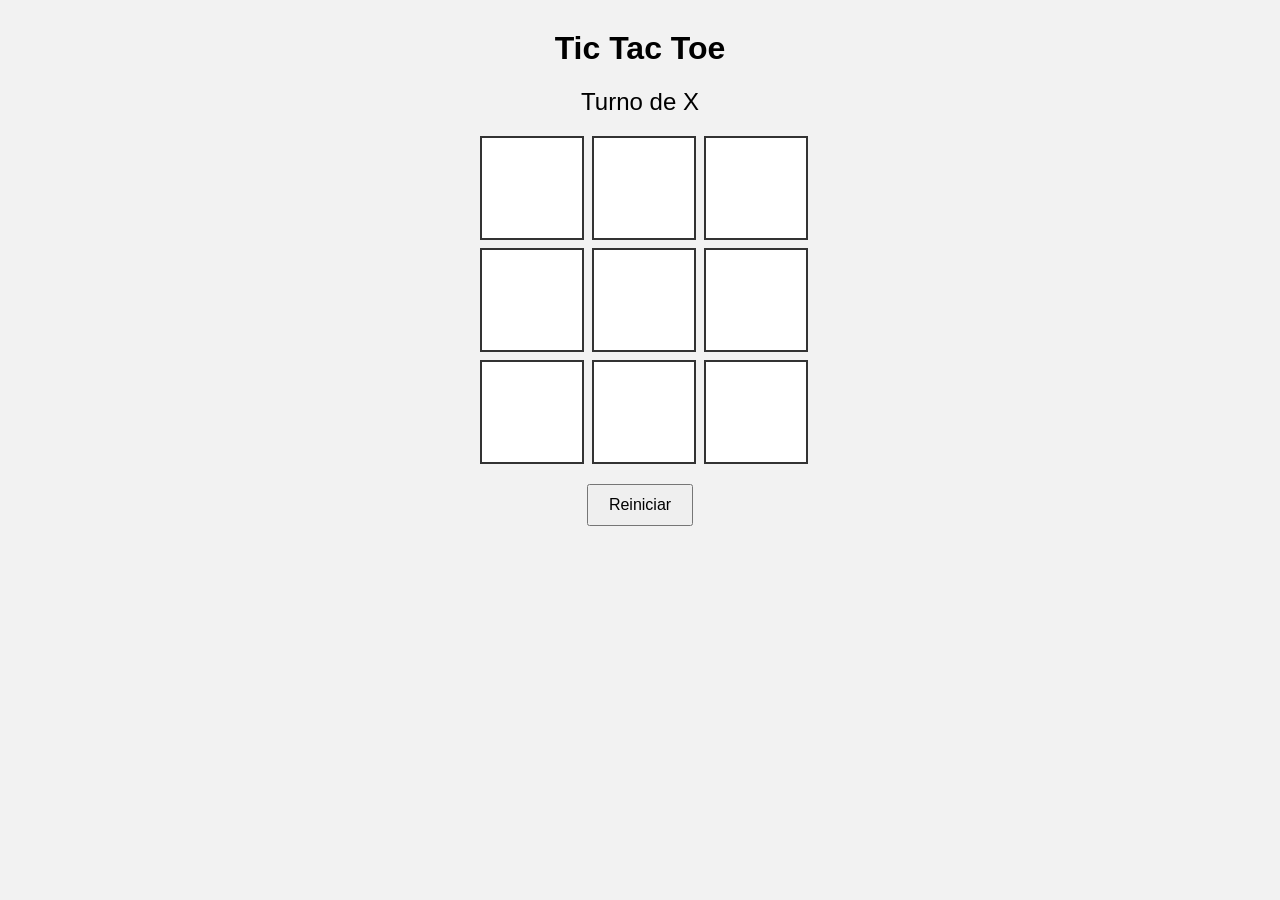
==== index.html @ 5c09f6dd "Add files via upload Tik Tak Toe Main" ====
<!DOCTYPE html>
<html lang="es">
<head>
  <meta charset="UTF-8" />
  <meta name="viewport" content="width=device-width, initial-scale=1.0" />
  <title>Tic Tac Toe</title>
  <style>
    body {
      font-family: Arial, sans-serif;
      background: #f2f2f2;
      text-align: center;
      margin: 0;
      padding: 0;
    }

    h1 {
      margin-top: 30px;
    }

    #status {
      font-size: 24px;
      margin: 20px 0;
    }

    .board {
      width: 320px;
      display: grid;
      grid-template-columns: repeat(3, 1fr);
      gap: 8px;
      margin: 0 auto;
    }

    .cell {
      width: 100px;
      height: 100px;
      background: white;
      border: 2px solid #333;
      font-size: 40px;
      font-weight: bold;
      cursor: pointer;
      display: flex;
      justify-content: center;
      align-items: center;
    }

    .cell:hover {
      background: #e6e6e6;
    }

    button {
      margin-top: 20px;
      padding: 10px 20px;
      font-size: 16px;
      cursor: pointer;
    }
  </style>
</head>
<body>
  <h1>Tic Tac Toe</h1>
  <div id="status">Turno de X</div>
  <div class="board" id="board"></div>
  <button onclick="restartGame()">Reiniciar</button>

  <script>
    const board = document.getElementById("board");
    const status = document.getElementById("status");

    let currentPlayer = "X";
    let gameActive = true;
    let gameState = ["", "", "", "", "", "", "", "", ""];

    const winningConditions = [
      [0, 1, 2],
      [3, 4, 5],
      [6, 7, 8],
      [0, 3, 6],
      [1, 4, 7],
      [2, 5, 8],
      [0, 4, 8],
      [2, 4, 6]
    ];

    function createBoard() {
      board.innerHTML = "";
      for (let i = 0; i < 9; i++) {
        const cell = document.createElement("div");
        cell.classList.add("cell");
        cell.dataset.index = i;
        cell.addEventListener("click", handleCellClick);
        board.appendChild(cell);
      }
    }

    function handleCellClick(e) {
      const index = e.target.dataset.index;

      if (gameState[index] !== "" || !gameActive) return;

      gameState[index] = currentPlayer;
      e.target.textContent = currentPlayer;

      if (checkWinner()) {
        status.textContent = `Ganó ${currentPlayer}`;
        gameActive = false;
        return;
      }

      if (!gameState.includes("")) {
        status.textContent = "Empate";
        gameActive = false;
        return;
      }

      currentPlayer = currentPlayer === "X" ? "O" : "X";
      status.textContent = `Turno de ${currentPlayer}`;
    }

    function checkWinner() {
      return winningConditions.some(([a, b, c]) => {
        return (
          gameState[a] !== "" &&
          gameState[a] === gameState[b] &&
          gameState[a] === gameState[c]
        );
      });
    }

    function restartGame() {
      currentPlayer = "X";
      gameActive = true;
      gameState = ["", "", "", "", "", "", "", "", ""];
      status.textContent = "Turno de X";
      createBoard();
    }

    createBoard();
  </script>
</body>
</html>
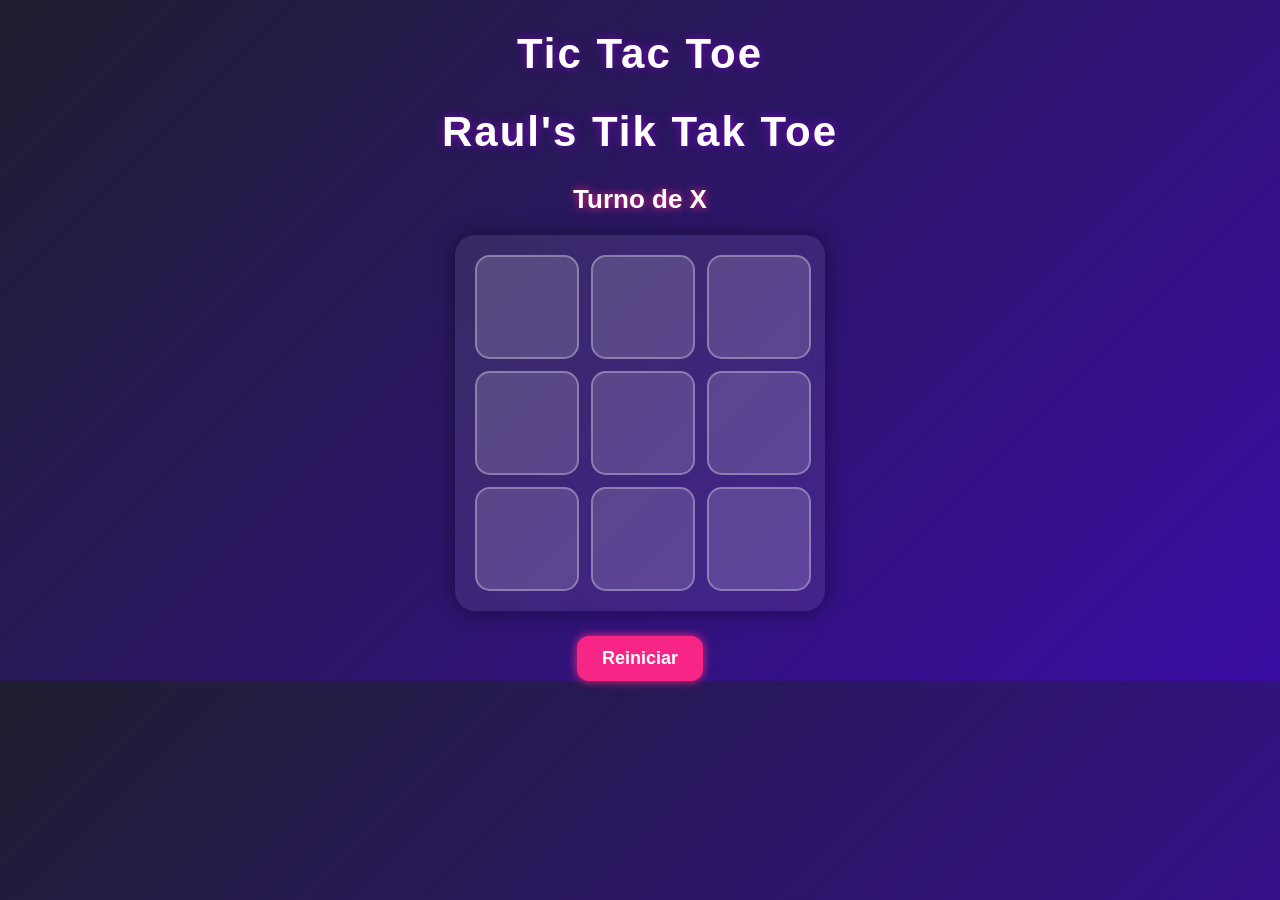
==== commit 53ba8380: "this is an update AI integrated" ====
--- a/index.html
+++ b/index.html
@@ -4,68 +4,25 @@
   <meta charset="UTF-8" />
   <meta name="viewport" content="width=device-width, initial-scale=1.0" />
   <title>Tic Tac Toe</title>
-  <style>
-    body {
-      font-family: Arial, sans-serif;
-      background: #f2f2f2;
-      text-align: center;
-      margin: 0;
-      padding: 0;
-    }
+  <link rel="stylesheet" href="style.css">
+</head>
 
-    h1 {
-      margin-top: 30px;
-    }
-
-    #status {
-      font-size: 24px;
-      margin: 20px 0;
-    }
-
-    .board {
-      width: 320px;
-      display: grid;
-      grid-template-columns: repeat(3, 1fr);
-      gap: 8px;
-      margin: 0 auto;
-    }
-
-    .cell {
-      width: 100px;
-      height: 100px;
-      background: white;
-      border: 2px solid #333;
-      font-size: 40px;
-      font-weight: bold;
-      cursor: pointer;
-      display: flex;
-      justify-content: center;
-      align-items: center;
-    }
-
-    .cell:hover {
-      background: #e6e6e6;
-    }
-
-    button {
-      margin-top: 20px;
-      padding: 10px 20px;
-      font-size: 16px;
-      cursor: pointer;
-    }
-  </style>
-</head>
 <body>
   <h1>Tic Tac Toe</h1>
+  <h1>Raul's Tik Tak Toe</h1>
+
+
   <div id="status">Turno de X</div>
+
   <div class="board" id="board"></div>
+
   <button onclick="restartGame()">Reiniciar</button>
 
   <script>
     const board = document.getElementById("board");
     const status = document.getElementById("status");
 
-    let currentPlayer = "X";
+    let currentPlayer = "X"; // Tú
     let gameActive = true;
     let gameState = ["", "", "", "", "", "", "", "", ""];
 
@@ -94,13 +51,24 @@
     function handleCellClick(e) {
       const index = e.target.dataset.index;
 
-      if (gameState[index] !== "" || !gameActive) return;
+      if (gameState[index] !== "" || !gameActive || currentPlayer !== "X") return;
 
-      gameState[index] = currentPlayer;
-      e.target.textContent = currentPlayer;
+      makeMove(index, "X");
 
-      if (checkWinner()) {
-        status.textContent = `Ganó ${currentPlayer}`;
+      if (!gameActive) return;
+
+      // IA juega después de ti
+      setTimeout(botMove, 400);
+    }
+
+    function makeMove(index, player) {
+      if (gameState[index] !== "") return;
+
+      gameState[index] = player;
+      document.querySelector(`[data-index='${index}']`).textContent = player;
+
+      if (checkWinner(player)) {
+        status.textContent = `Ganó ${player}`;
         gameActive = false;
         return;
       }
@@ -111,11 +79,44 @@
         return;
       }
 
-      currentPlayer = currentPlayer === "X" ? "O" : "X";
+      currentPlayer = player === "X" ? "O" : "X";
       status.textContent = `Turno de ${currentPlayer}`;
     }
 
-    function checkWinner() {
+    function botMove() {
+      if (!gameActive) return;
+
+      const index = getBestMove();
+      makeMove(index, "O");
+    }
+
+    // IA básica: ganar > bloquear > aleatorio
+    function getBestMove() {
+      // 1. IA intenta ganar
+      for (let [a, b, c] of winningConditions) {
+        const line = [gameState[a], gameState[b], gameState[c]];
+        if (line.filter(v => v === "O").length === 2 && line.includes("")) {
+          return [a, b, c][line.indexOf("")];
+        }
+      }
+
+      // 2. IA intenta bloquear a X
+      for (let [a, b, c] of winningConditions) {
+        const line = [gameState[a], gameState[b], gameState[c]];
+        if (line.filter(v => v === "X").length === 2 && line.includes("")) {
+          return [a, b, c][line.indexOf("")];
+        }
+      }
+
+      // 3. Si no hay nada urgente, elige una casilla vacía al azar
+      const emptyCells = gameState
+        .map((v, i) => (v === "" ? i : null))
+        .filter(v => v !== null);
+
+      return emptyCells[Math.floor(Math.random() * emptyCells.length)];
+    }
+
+    function checkWinner(player) {
       return winningConditions.some(([a, b, c]) => {
         return (
           gameState[a] !== "" &&
@@ -137,5 +138,3 @@
   </script>
 </body>
 </html>
-
-
--- a/style.css
+++ b/style.css
@@ -0,0 +1,83 @@
+/* Fondo general */
+body {
+  font-family: 'Poppins', sans-serif;
+  background: linear-gradient(135deg, #1e1e2f, #3a0ca3);
+  color: #fff;
+  text-align: center;
+  margin: 0;
+  padding: 0;
+}
+
+/* Título */
+h1 {
+  margin-top: 30px;
+  font-size: 42px;
+  letter-spacing: 2px;
+  text-shadow: 0 0 10px #7209b7;
+}
+
+/* Estado del juego */
+#status {
+  font-size: 26px;
+  margin: 20px 0;
+  font-weight: bold;
+  text-shadow: 0 0 8px #f72585;
+}
+
+/* Tablero */
+.board {
+  width: 330px;
+  display: grid;
+  grid-template-columns: repeat(3, 1fr);
+  gap: 12px;
+  margin: 0 auto;
+  padding: 20px;
+  border-radius: 20px;
+  background: rgba(255, 255, 255, 0.08);
+  backdrop-filter: blur(10px);
+  box-shadow: 0 0 20px rgba(0, 0, 0, 0.4);
+}
+
+/* Casillas */
+.cell {
+  width: 100px;
+  height: 100px;
+  background: rgba(255, 255, 255, 0.15);
+  border: 2px solid rgba(255, 255, 255, 0.3);
+  border-radius: 15px;
+  font-size: 48px;
+  font-weight: bold;
+  cursor: pointer;
+  display: flex;
+  justify-content: center;
+  align-items: center;
+  transition: 0.25s;
+  color: #fff;
+}
+
+/* Efecto hover */
+.cell:hover {
+  background: rgba(255, 255, 255, 0.25);
+  transform: scale(1.05);
+}
+
+/* Botón reiniciar */
+button {
+  margin-top: 25px;
+  padding: 12px 25px;
+  font-size: 18px;
+  border: none;
+  border-radius: 12px;
+  cursor: pointer;
+  background: #f72585;
+  color: white;
+  font-weight: bold;
+  transition: 0.3s;
+  box-shadow: 0 0 10px #f72585;
+}
+
+button:hover {
+  background: #b5179e;
+  box-shadow: 0 0 15px #b5179e;
+  transform: scale(1.05);
+}
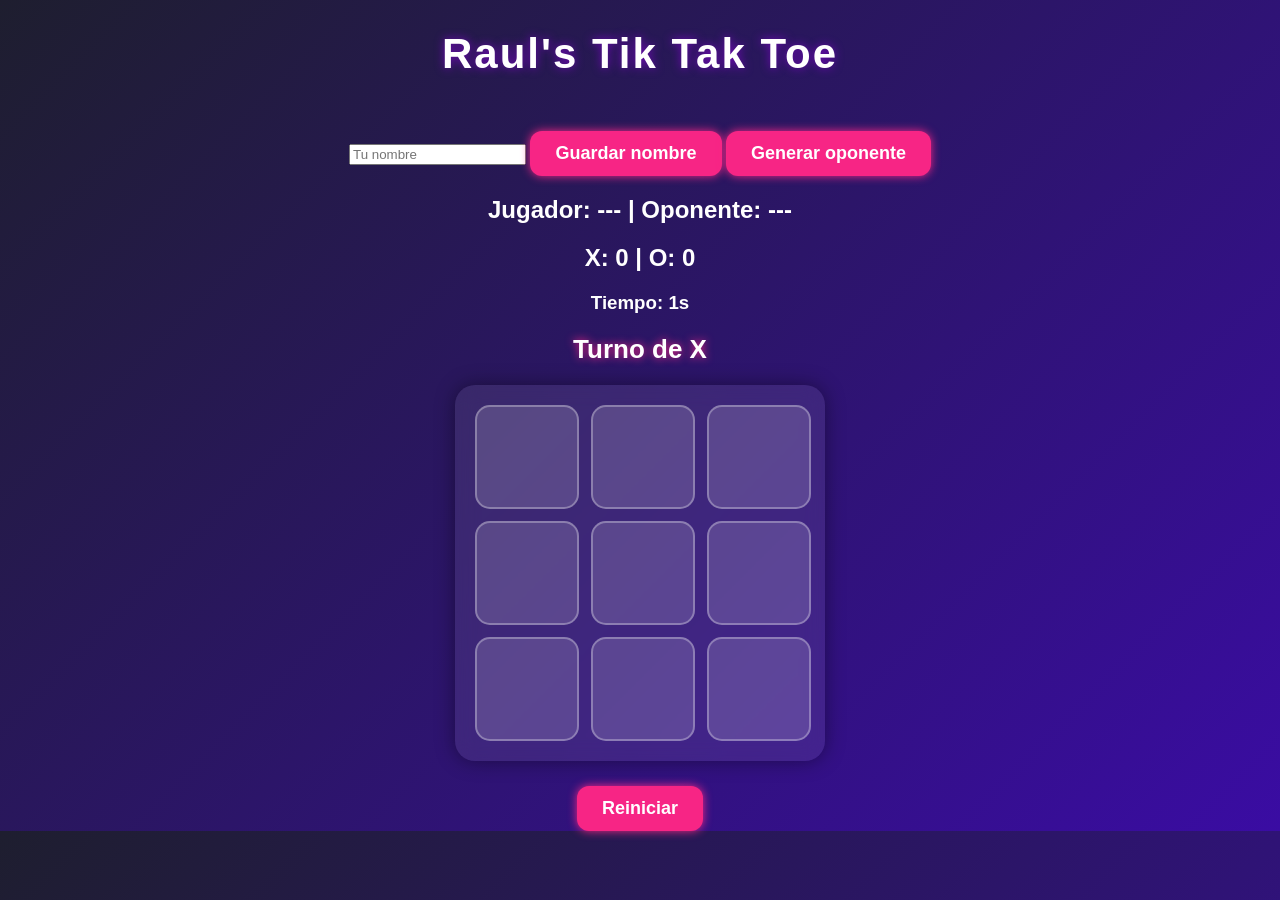
==== commit 219512ac: "Update I updated it with names scores time" ====
--- a/index.html
+++ b/index.html
@@ -3,17 +3,29 @@
 <head>
   <meta charset="UTF-8" />
   <meta name="viewport" content="width=device-width, initial-scale=1.0" />
-  <title>Tic Tac Toe</title>
+  <title>Raul's Tik Tak Toe</title>
   <link rel="stylesheet" href="style.css">
 </head>
 
 <body>
-  <h1>Tic Tac Toe</h1>
   <h1>Raul's Tik Tak Toe</h1>
 
+  <!-- NOMBRES -->
+  <div id="nameBox">
+    <input type="text" id="playerName" placeholder="Tu nombre">
+    <button onclick="setNames()">Guardar nombre</button>
+    <button onclick="generateOpponent()">Generar oponente</button>
+  </div>
+
+  <h2 id="playersDisplay">Jugador: ---  |  Oponente: ---</h2>
+
+  <!-- MARCADOR Y TIEMPO -->
+  <h2 id="scoreboard">X: 0 | O: 0</h2>
+  <h3 id="timer">Tiempo: 0s</h3>
 
   <div id="status">Turno de X</div>
 
+  <!-- TABLERO -->
   <div class="board" id="board"></div>
 
   <button onclick="restartGame()">Reiniciar</button>
@@ -21,21 +33,59 @@
   <script>
     const board = document.getElementById("board");
     const status = document.getElementById("status");
+    const playersDisplay = document.getElementById("playersDisplay");
+    const scoreboard = document.getElementById("scoreboard");
+    const timerDisplay = document.getElementById("timer");
 
-    let currentPlayer = "X"; // Tú
+    let playerName = "---";
+    let opponentName = "---";
+
+    let currentPlayer = "X";
     let gameActive = true;
     let gameState = ["", "", "", "", "", "", "", "", ""];
 
+    let scoreX = 0;
+    let scoreO = 0;
+
+    let timer = 0;
+    let timerInterval = null;
+
+    const funnyNames = [
+      "Sir PicklePants", "Captain Noodle", "Mr. FluffyFingers",
+      "Lady Burrito", "Dr. BananaSmash", "Lord ChickenWing",
+      "Professor GoofyFace", "Queen Marshmallow", "TurboToaster",
+      "SneakyPancake"
+    ];
+
+    function setNames() {
+      const input = document.getElementById("playerName").value.trim();
+      playerName = input !== "" ? input : "Player X";
+      updateNameDisplay();
+    }
+
+    function generateOpponent() {
+      opponentName = funnyNames[Math.floor(Math.random() * funnyNames.length)];
+      updateNameDisplay();
+    }
+
+    function updateNameDisplay() {
+      playersDisplay.textContent = `Jugador: ${playerName}  |  Oponente: ${opponentName}`;
+    }
+
     const winningConditions = [
-      [0, 1, 2],
-      [3, 4, 5],
-      [6, 7, 8],
-      [0, 3, 6],
-      [1, 4, 7],
-      [2, 5, 8],
-      [0, 4, 8],
-      [2, 4, 6]
+      [0, 1, 2], [3, 4, 5], [6, 7, 8],
+      [0, 3, 6], [1, 4, 7], [2, 5, 8],
+      [0, 4, 8], [2, 4, 6]
     ];
+
+    function startTimer() {
+      timer = 0;
+      clearInterval(timerInterval);
+      timerInterval = setInterval(() => {
+        timer++;
+        timerDisplay.textContent = `Tiempo: ${timer}s`;
+      }, 1000);
+    }
 
     function createBoard() {
       board.innerHTML = "";
@@ -46,6 +96,7 @@
         cell.addEventListener("click", handleCellClick);
         board.appendChild(cell);
       }
+      startTimer();
     }
 
     function handleCellClick(e) {
@@ -57,7 +108,6 @@
 
       if (!gameActive) return;
 
-      // IA juega después de ti
       setTimeout(botMove, 400);
     }
 
@@ -68,14 +118,21 @@
       document.querySelector(`[data-index='${index}']`).textContent = player;
 
       if (checkWinner(player)) {
-        status.textContent = `Ganó ${player}`;
+        status.textContent = `Ganó ${player === "X" ? playerName : opponentName}`;
         gameActive = false;
+        clearInterval(timerInterval);
+
+        if (player === "X") scoreX++;
+        else scoreO++;
+
+        updateScoreboard();
         return;
       }
 
       if (!gameState.includes("")) {
         status.textContent = "Empate";
         gameActive = false;
+        clearInterval(timerInterval);
         return;
       }
 
@@ -90,9 +147,7 @@
       makeMove(index, "O");
     }
 
-    // IA básica: ganar > bloquear > aleatorio
     function getBestMove() {
-      // 1. IA intenta ganar
       for (let [a, b, c] of winningConditions) {
         const line = [gameState[a], gameState[b], gameState[c]];
         if (line.filter(v => v === "O").length === 2 && line.includes("")) {
@@ -100,7 +155,6 @@
         }
       }
 
-      // 2. IA intenta bloquear a X
       for (let [a, b, c] of winningConditions) {
         const line = [gameState[a], gameState[b], gameState[c]];
         if (line.filter(v => v === "X").length === 2 && line.includes("")) {
@@ -108,7 +162,6 @@
         }
       }
 
-      // 3. Si no hay nada urgente, elige una casilla vacía al azar
       const emptyCells = gameState
         .map((v, i) => (v === "" ? i : null))
         .filter(v => v !== null);
@@ -126,6 +179,10 @@
       });
     }
 
+    function updateScoreboard() {
+      scoreboard.textContent = `X: ${scoreX} | O: ${scoreO}`;
+    }
+
     function restartGame() {
       currentPlayer = "X";
       gameActive = true;
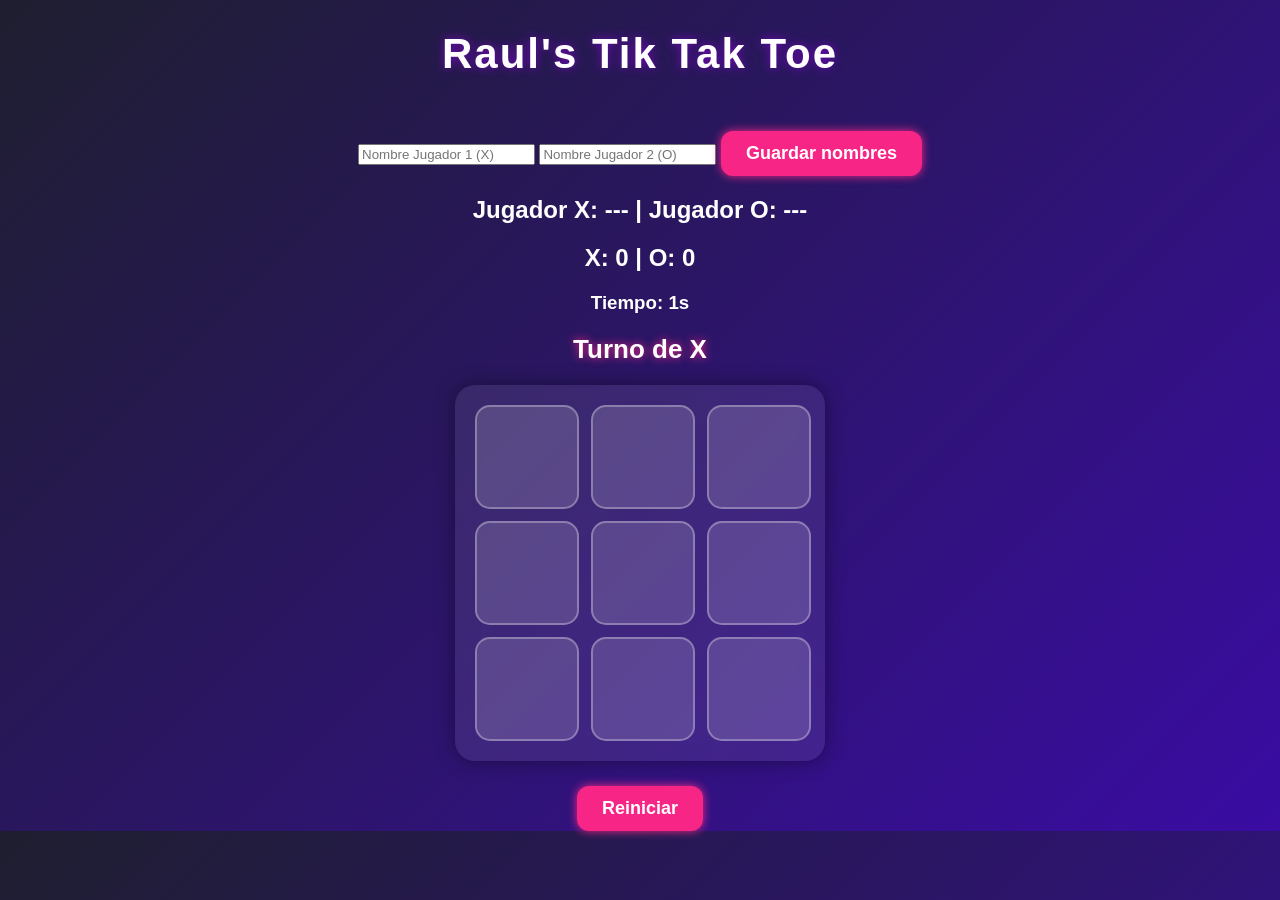
==== commit f3b8a824: "update I removed AI" ====
--- a/index.html
+++ b/index.html
@@ -12,12 +12,12 @@
 
   <!-- NOMBRES -->
   <div id="nameBox">
-    <input type="text" id="playerName" placeholder="Tu nombre">
-    <button onclick="setNames()">Guardar nombre</button>
-    <button onclick="generateOpponent()">Generar oponente</button>
+    <input type="text" id="player1Name" placeholder="Nombre Jugador 1 (X)">
+    <input type="text" id="player2Name" placeholder="Nombre Jugador 2 (O)">
+    <button onclick="setNames()">Guardar nombres</button>
   </div>
 
-  <h2 id="playersDisplay">Jugador: ---  |  Oponente: ---</h2>
+  <h2 id="playersDisplay">Jugador X: ---  |  Jugador O: ---</h2>
 
   <!-- MARCADOR Y TIEMPO -->
   <h2 id="scoreboard">X: 0 | O: 0</h2>
@@ -37,8 +37,8 @@
     const scoreboard = document.getElementById("scoreboard");
     const timerDisplay = document.getElementById("timer");
 
-    let playerName = "---";
-    let opponentName = "---";
+    let player1Name = "---";
+    let player2Name = "---";
 
     let currentPlayer = "X";
     let gameActive = true;
@@ -50,26 +50,18 @@
     let timer = 0;
     let timerInterval = null;
 
-    const funnyNames = [
-      "Sir PicklePants", "Captain Noodle", "Mr. FluffyFingers",
-      "Lady Burrito", "Dr. BananaSmash", "Lord ChickenWing",
-      "Professor GoofyFace", "Queen Marshmallow", "TurboToaster",
-      "SneakyPancake"
-    ];
+    function setNames() {
+      const p1 = document.getElementById("player1Name").value.trim();
+      const p2 = document.getElementById("player2Name").value.trim();
 
-    function setNames() {
-      const input = document.getElementById("playerName").value.trim();
-      playerName = input !== "" ? input : "Player X";
-      updateNameDisplay();
-    }
+      player1Name = p1 !== "" ? p1 : "Jugador X";
+      player2Name = p2 !== "" ? p2 : "Jugador O";
 
-    function generateOpponent() {
-      opponentName = funnyNames[Math.floor(Math.random() * funnyNames.length)];
       updateNameDisplay();
     }
 
     function updateNameDisplay() {
-      playersDisplay.textContent = `Jugador: ${playerName}  |  Oponente: ${opponentName}`;
+      playersDisplay.textContent = `Jugador X: ${player1Name}  |  Jugador O: ${player2Name}`;
     }
 
     const winningConditions = [
@@ -102,23 +94,18 @@
     function handleCellClick(e) {
       const index = e.target.dataset.index;
 
-      if (gameState[index] !== "" || !gameActive || currentPlayer !== "X") return;
+      if (gameState[index] !== "" || !gameActive) return;
 
-      makeMove(index, "X");
-
-      if (!gameActive) return;
-
-      setTimeout(botMove, 400);
+      makeMove(index, currentPlayer);
     }
 
     function makeMove(index, player) {
-      if (gameState[index] !== "") return;
-
       gameState[index] = player;
       document.querySelector(`[data-index='${index}']`).textContent = player;
 
       if (checkWinner(player)) {
-        status.textContent = `Ganó ${player === "X" ? playerName : opponentName}`;
+        const winnerName = player === "X" ? player1Name : player2Name;
+        status.textContent = `Ganó ${winnerName}`;
         gameActive = false;
         clearInterval(timerInterval);
 
@@ -140,41 +127,12 @@
       status.textContent = `Turno de ${currentPlayer}`;
     }
 
-    function botMove() {
-      if (!gameActive) return;
-
-      const index = getBestMove();
-      makeMove(index, "O");
-    }
-
-    function getBestMove() {
-      for (let [a, b, c] of winningConditions) {
-        const line = [gameState[a], gameState[b], gameState[c]];
-        if (line.filter(v => v === "O").length === 2 && line.includes("")) {
-          return [a, b, c][line.indexOf("")];
-        }
-      }
-
-      for (let [a, b, c] of winningConditions) {
-        const line = [gameState[a], gameState[b], gameState[c]];
-        if (line.filter(v => v === "X").length === 2 && line.includes("")) {
-          return [a, b, c][line.indexOf("")];
-        }
-      }
-
-      const emptyCells = gameState
-        .map((v, i) => (v === "" ? i : null))
-        .filter(v => v !== null);
-
-      return emptyCells[Math.floor(Math.random() * emptyCells.length)];
-    }
-
     function checkWinner(player) {
       return winningConditions.some(([a, b, c]) => {
         return (
-          gameState[a] !== "" &&
-          gameState[a] === gameState[b] &&
-          gameState[a] === gameState[c]
+          gameState[a] === player &&
+          gameState[b] === player &&
+          gameState[c] === player
         );
       });
     }
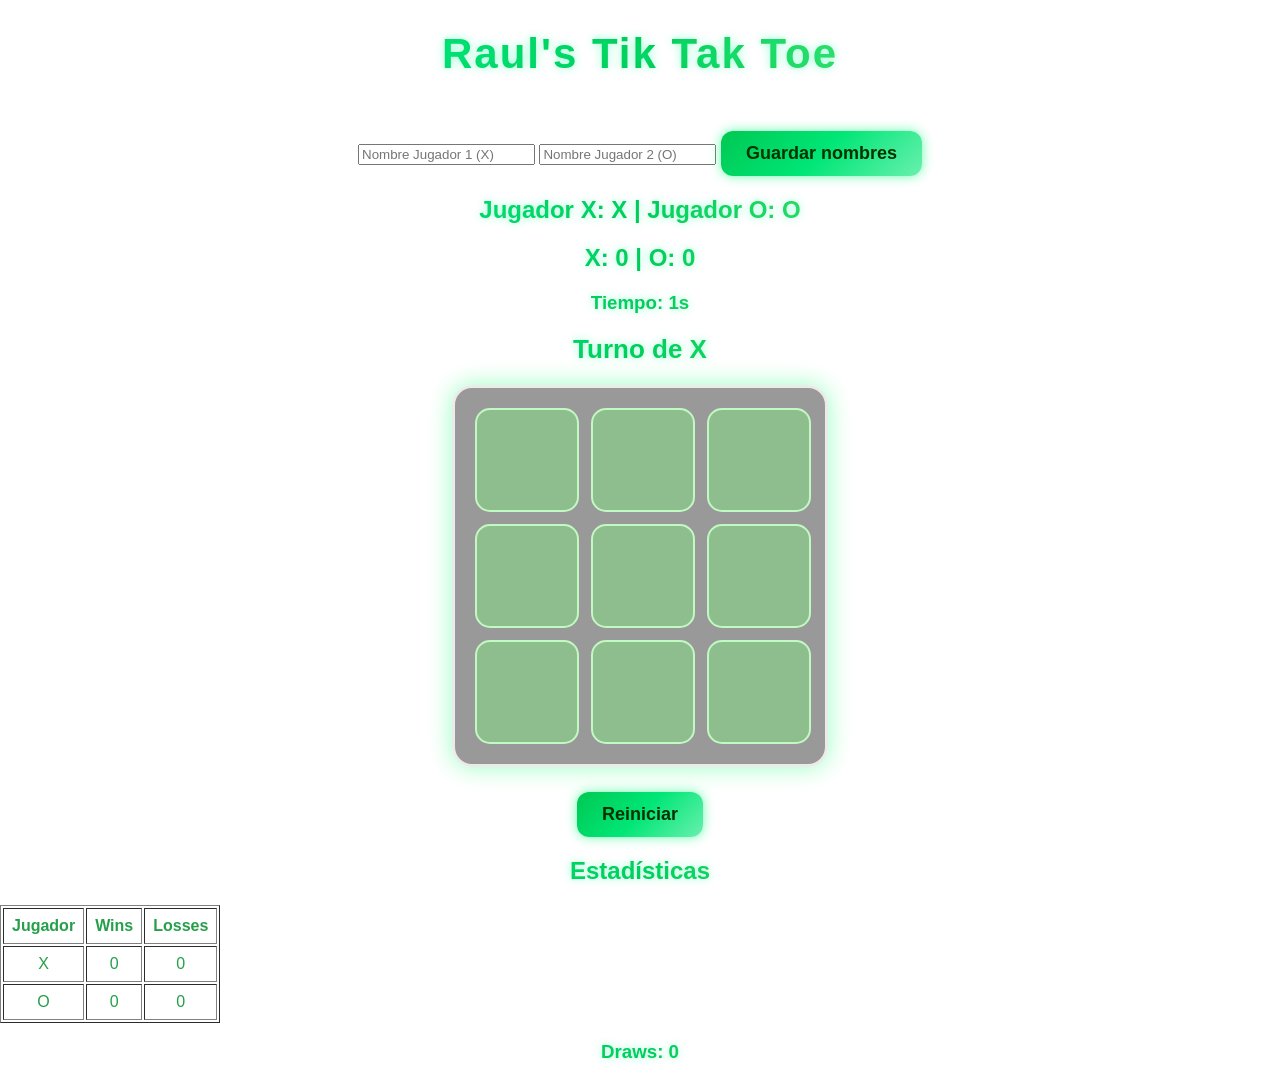
==== commit 78db86c6: "Updated this an updated where I changed the cursor and the colors" ====
--- a/index.html
+++ b/index.html
@@ -7,7 +7,7 @@
   <link rel="stylesheet" href="style.css">
 </head>
 
-<body>
+<body class="cursor-x">
   <h1>Raul's Tik Tak Toe</h1>
 
   <!-- NOMBRES -->
@@ -17,7 +17,7 @@
     <button onclick="setNames()">Guardar nombres</button>
   </div>
 
-  <h2 id="playersDisplay">Jugador X: ---  |  Jugador O: ---</h2>
+  <h2 id="playersDisplay">Jugador X: X  |  Jugador O: O</h2>
 
   <!-- MARCADOR Y TIEMPO -->
   <h2 id="scoreboard">X: 0 | O: 0</h2>
@@ -29,6 +29,28 @@
   <div class="board" id="board"></div>
 
   <button onclick="restartGame()">Reiniciar</button>
+
+  <!-- TABLA DE ESTADÍSTICAS -->
+  <h2>Estadísticas</h2>
+  <table id="statsTable" border="1" cellpadding="8">
+    <tr>
+      <th>Jugador</th>
+      <th>Wins</th>
+      <th>Losses</th>
+    </tr>
+    <tr>
+      <td id="nameX">X</td>
+      <td id="winsX">0</td>
+      <td id="lossX">0</td>
+    </tr>
+    <tr>
+      <td id="nameO">O</td>
+      <td id="winsO">0</td>
+      <td id="lossO">0</td>
+    </tr>
+  </table>
+
+  <h3 id="drawsDisplay">Draws: 0</h3>
 
   <script>
     const board = document.getElementById("board");
@@ -37,8 +59,8 @@
     const scoreboard = document.getElementById("scoreboard");
     const timerDisplay = document.getElementById("timer");
 
-    let player1Name = "---";
-    let player2Name = "---";
+    let player1Name = "X";
+    let player2Name = "O";
 
     let currentPlayer = "X";
     let gameActive = true;
@@ -47,21 +69,40 @@
     let scoreX = 0;
     let scoreO = 0;
 
+    let lossesX = 0;
+    let lossesO = 0;
+    let draws = 0;
+
     let timer = 0;
     let timerInterval = null;
+
+    /* ============================
+       ACTUALIZAR CURSOR
+       ============================ */
+    function updateCursor() {
+      if (currentPlayer === "X") {
+        document.body.classList.add("cursor-x");
+        document.body.classList.remove("cursor-o");
+      } else {
+        document.body.classList.add("cursor-o");
+        document.body.classList.remove("cursor-x");
+      }
+    }
 
     function setNames() {
       const p1 = document.getElementById("player1Name").value.trim();
       const p2 = document.getElementById("player2Name").value.trim();
 
-      player1Name = p1 !== "" ? p1 : "Jugador X";
-      player2Name = p2 !== "" ? p2 : "Jugador O";
+      player1Name = p1 !== "" ? p1 : "X";
+      player2Name = p2 !== "" ? p2 : "O";
 
       updateNameDisplay();
     }
 
     function updateNameDisplay() {
       playersDisplay.textContent = `Jugador X: ${player1Name}  |  Jugador O: ${player2Name}`;
+      document.getElementById("nameX").textContent = player1Name;
+      document.getElementById("nameO").textContent = player2Name;
     }
 
     const winningConditions = [
@@ -89,6 +130,7 @@
         board.appendChild(cell);
       }
       startTimer();
+      updateCursor(); // ← IMPORTANTE
     }
 
     function handleCellClick(e) {
@@ -109,10 +151,16 @@
         gameActive = false;
         clearInterval(timerInterval);
 
-        if (player === "X") scoreX++;
-        else scoreO++;
+        if (player === "X") {
+          scoreX++;
+          lossesO++;
+        } else {
+          scoreO++;
+          lossesX++;
+        }
 
         updateScoreboard();
+        updateStats();
         return;
       }
 
@@ -120,11 +168,15 @@
         status.textContent = "Empate";
         gameActive = false;
         clearInterval(timerInterval);
+
+        draws++;
+        updateStats();
         return;
       }
 
       currentPlayer = player === "X" ? "O" : "X";
       status.textContent = `Turno de ${currentPlayer}`;
+      updateCursor(); // ← IMPORTANTE
     }
 
     function checkWinner(player) {
@@ -141,12 +193,23 @@
       scoreboard.textContent = `X: ${scoreX} | O: ${scoreO}`;
     }
 
+    function updateStats() {
+      document.getElementById("winsX").textContent = scoreX;
+      document.getElementById("winsO").textContent = scoreO;
+
+      document.getElementById("lossX").textContent = lossesX;
+      document.getElementById("lossO").textContent = lossesO;
+
+      document.getElementById("drawsDisplay").textContent = `Draws: ${draws}`;
+    }
+
     function restartGame() {
       currentPlayer = "X";
       gameActive = true;
       gameState = ["", "", "", "", "", "", "", "", ""];
       status.textContent = "Turno de X";
       createBoard();
+      updateCursor(); // ← IMPORTANTE
     }
 
     createBoard();
--- a/style.css
+++ b/style.css
@@ -1,30 +1,54 @@
-/* Fondo general */
+/* ============================
+   FONDO ESTILO IRLANDÉS
+   ============================ */
 body {
   font-family: 'Poppins', sans-serif;
-  background: linear-gradient(135deg, #1e1e2f, #3a0ca3);
-  color: #fff;
-  text-align: center;
   margin: 0;
   padding: 0;
+  text-align: center;
+  color: #269f4a;
+
+  background: linear-gradient(135deg, #0b3d0b, #032b03);
+
+  background-image:
+    url('https://i.imgur.com/0uQw7pC.png'),
+    url('https://i.imgur.com/0uQw7pC.png'),
+    url('https://i.imgur.com/0uQw7pC.png');
+  background-size: 120px, 90px, 60px;
+  background-repeat: repeat;
+  animation: shamrockMove 25s linear infinite;
 }
 
-/* Título */
+@keyframes shamrockMove {
+  from { background-position: 0 0, 0 0, 0 0; }
+  to   { background-position: 300px 600px, -200px 400px, 150px 300px; }
+}
+
+/* ============================
+   TEXTO CON GRADIENTE
+   ============================ */
+h1, h2, h3, #status {
+  background: linear-gradient(90deg, #00ff9d, #00c853, #a7ff83);
+  -webkit-background-clip: text;
+  color: transparent;
+  text-shadow: 0 0 10px rgba(0,255,150,0.4);
+}
+
 h1 {
   margin-top: 30px;
   font-size: 42px;
   letter-spacing: 2px;
-  text-shadow: 0 0 10px #7209b7;
 }
 
-/* Estado del juego */
 #status {
   font-size: 26px;
   margin: 20px 0;
   font-weight: bold;
-  text-shadow: 0 0 8px #f72585;
 }
 
-/* Tablero */
+/* ============================
+   TABLERO
+   ============================ */
 .board {
   width: 330px;
   display: grid;
@@ -33,17 +57,22 @@
   margin: 0 auto;
   padding: 20px;
   border-radius: 20px;
-  background: rgba(255, 255, 255, 0.08);
+
+  background: rgba(0, 0, 0, 0.4);
   backdrop-filter: blur(10px);
-  box-shadow: 0 0 20px rgba(0, 0, 0, 0.4);
+  box-shadow: 0 0 25px rgba(0, 255, 100, 0.4);
+  border: 3px solid rgba(255, 255, 255, 0.8);
 }
 
-/* Casillas */
+/* ============================
+   CASILLAS (verde claro)
+   ============================ */
 .cell {
   width: 100px;
   height: 100px;
-  background: rgba(255, 255, 255, 0.15);
-  border: 2px solid rgba(255, 255, 255, 0.3);
+
+  background: rgba(120, 255, 120, 0.35);
+  border: 2px solid rgba(200, 255, 200, 0.9);
   border-radius: 15px;
   font-size: 48px;
   font-weight: bold;
@@ -52,16 +81,20 @@
   justify-content: center;
   align-items: center;
   transition: 0.25s;
-  color: #fff;
+
+  color: #00ff9d;
+  text-shadow: 0 0 8px rgba(0,255,150,0.8);
 }
 
-/* Efecto hover */
 .cell:hover {
-  background: rgba(255, 255, 255, 0.25);
-  transform: scale(1.05);
+  background: rgba(150, 255, 150, 0.55);
+  transform: scale(1.08);
+  box-shadow: 0 0 18px rgba(0,255,150,0.8);
 }
 
-/* Botón reiniciar */
+/* ============================
+   BOTONES CON GRADIENTE
+   ============================ */
 button {
   margin-top: 25px;
   padding: 12px 25px;
@@ -69,15 +102,37 @@
   border: none;
   border-radius: 12px;
   cursor: pointer;
-  background: #f72585;
-  color: white;
+
+  background: linear-gradient(135deg, #00c853, #00e676, #69f0ae);
+  color: #003300;
   font-weight: bold;
+
   transition: 0.3s;
-  box-shadow: 0 0 10px #f72585;
+  box-shadow: 0 0 12px rgba(0,255,120,0.6);
 }
 
 button:hover {
-  background: #b5179e;
-  box-shadow: 0 0 15px #b5179e;
-  transform: scale(1.05);
+  transform: scale(1.07);
+  background: linear-gradient(135deg, #00e676, #00c853, #00ff9d);
+  box-shadow: 0 0 20px rgba(0,255,150,0.9);
 }
+
+/* ============================
+   CURSORES PERSONALIZADOS
+   ============================ */
+
+/* Cursor para X */
+.cursor-x {
+  cursor: url("data:image/svg+xml;utf8,\
+  <svg xmlns='http://www.w3.org/2000/svg' width='32' height='32'>\
+    <text x='0' y='24' font-size='28' font-weight='bold' fill='lime'>X</text>\
+  </svg>") 0 24, auto;
+}
+
+/* Cursor para O */
+.cursor-o {
+  cursor: url("data:image/svg+xml;utf8,\
+  <svg xmlns='http://www.w3.org/2000/svg' width='32' height='32'>\
+    <text x='0' y='24' font-size='28' font-weight='bold' fill='cyan'>O</text>\
+  </svg>") 0 24, auto;
+}
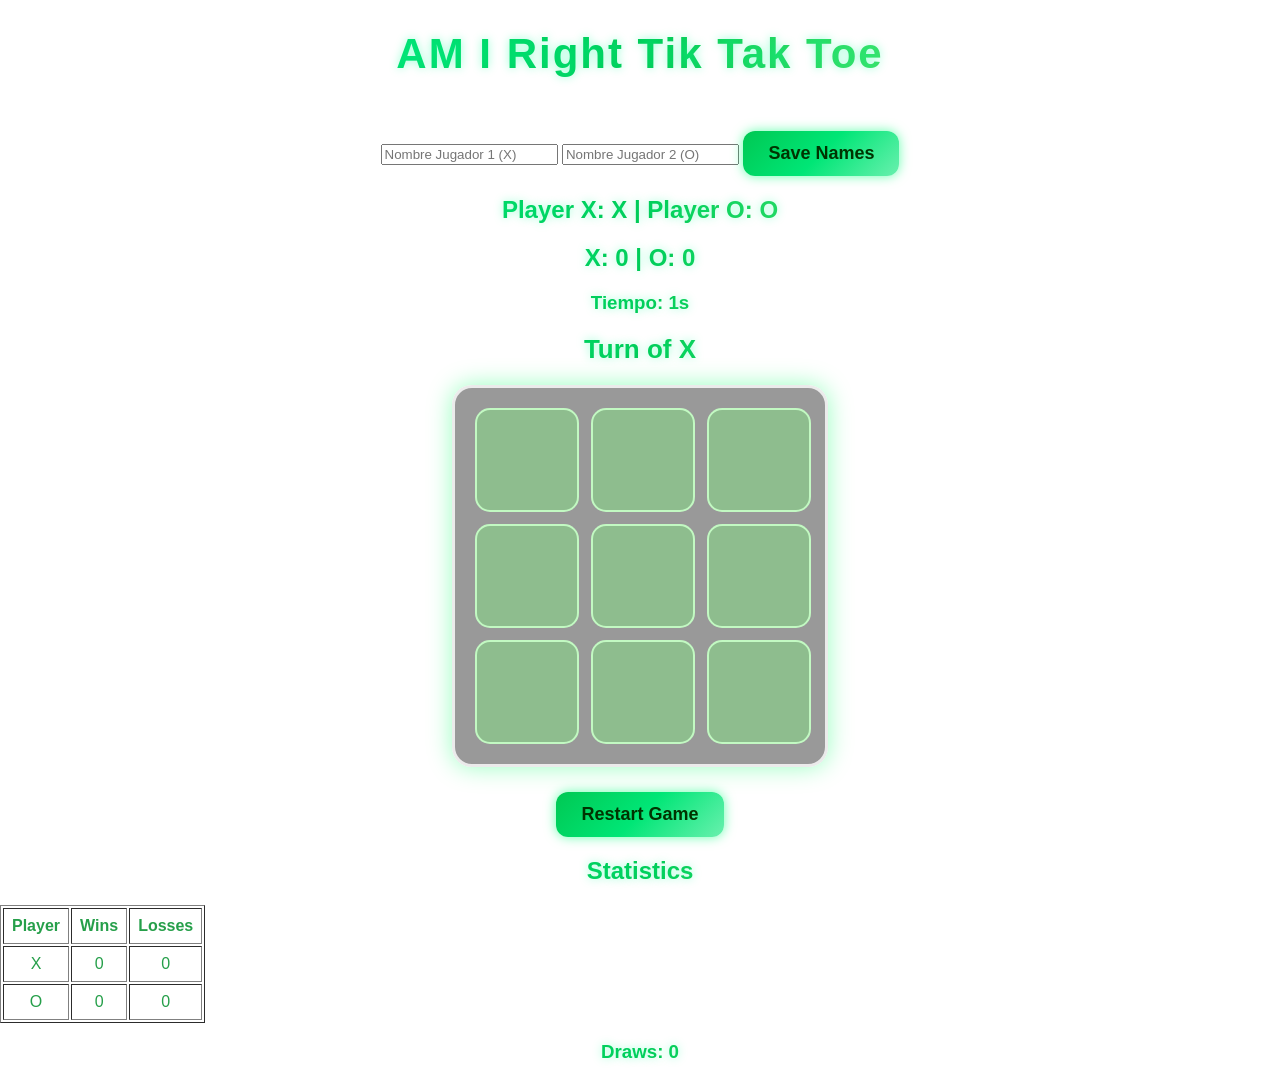
==== commit 28c7d107: "Update the lenguage I changed the lenguage to English" ====
--- a/index.html
+++ b/index.html
@@ -3,38 +3,38 @@
 <head>
   <meta charset="UTF-8" />
   <meta name="viewport" content="width=device-width, initial-scale=1.0" />
-  <title>Raul's Tik Tak Toe</title>
+  <title>AM I Right Tik Tak Toe</title>
   <link rel="stylesheet" href="style.css">
 </head>
 
 <body class="cursor-x">
-  <h1>Raul's Tik Tak Toe</h1>
+  <h1>AM I Right Tik Tak Toe</h1>
 
   <!-- NOMBRES -->
   <div id="nameBox">
     <input type="text" id="player1Name" placeholder="Nombre Jugador 1 (X)">
     <input type="text" id="player2Name" placeholder="Nombre Jugador 2 (O)">
-    <button onclick="setNames()">Guardar nombres</button>
+    <button onclick="setNames()">Save Names</button>
   </div>
 
-  <h2 id="playersDisplay">Jugador X: X  |  Jugador O: O</h2>
+  <h2 id="playersDisplay">Player X: X  |  Player O: O</h2>
 
   <!-- MARCADOR Y TIEMPO -->
   <h2 id="scoreboard">X: 0 | O: 0</h2>
-  <h3 id="timer">Tiempo: 0s</h3>
-
-  <div id="status">Turno de X</div>
+  <h3 id="timer">Time: 0s</h3>
+
+  <div id="status">Turn of X</div>
 
   <!-- TABLERO -->
   <div class="board" id="board"></div>
 
-  <button onclick="restartGame()">Reiniciar</button>
+  <button onclick="restartGame()">Restart Game</button>
 
   <!-- TABLA DE ESTADÍSTICAS -->
-  <h2>Estadísticas</h2>
+  <h2>Statistics</h2>
   <table id="statsTable" border="1" cellpadding="8">
     <tr>
-      <th>Jugador</th>
+      <th>Player</th>
       <th>Wins</th>
       <th>Losses</th>
     </tr>
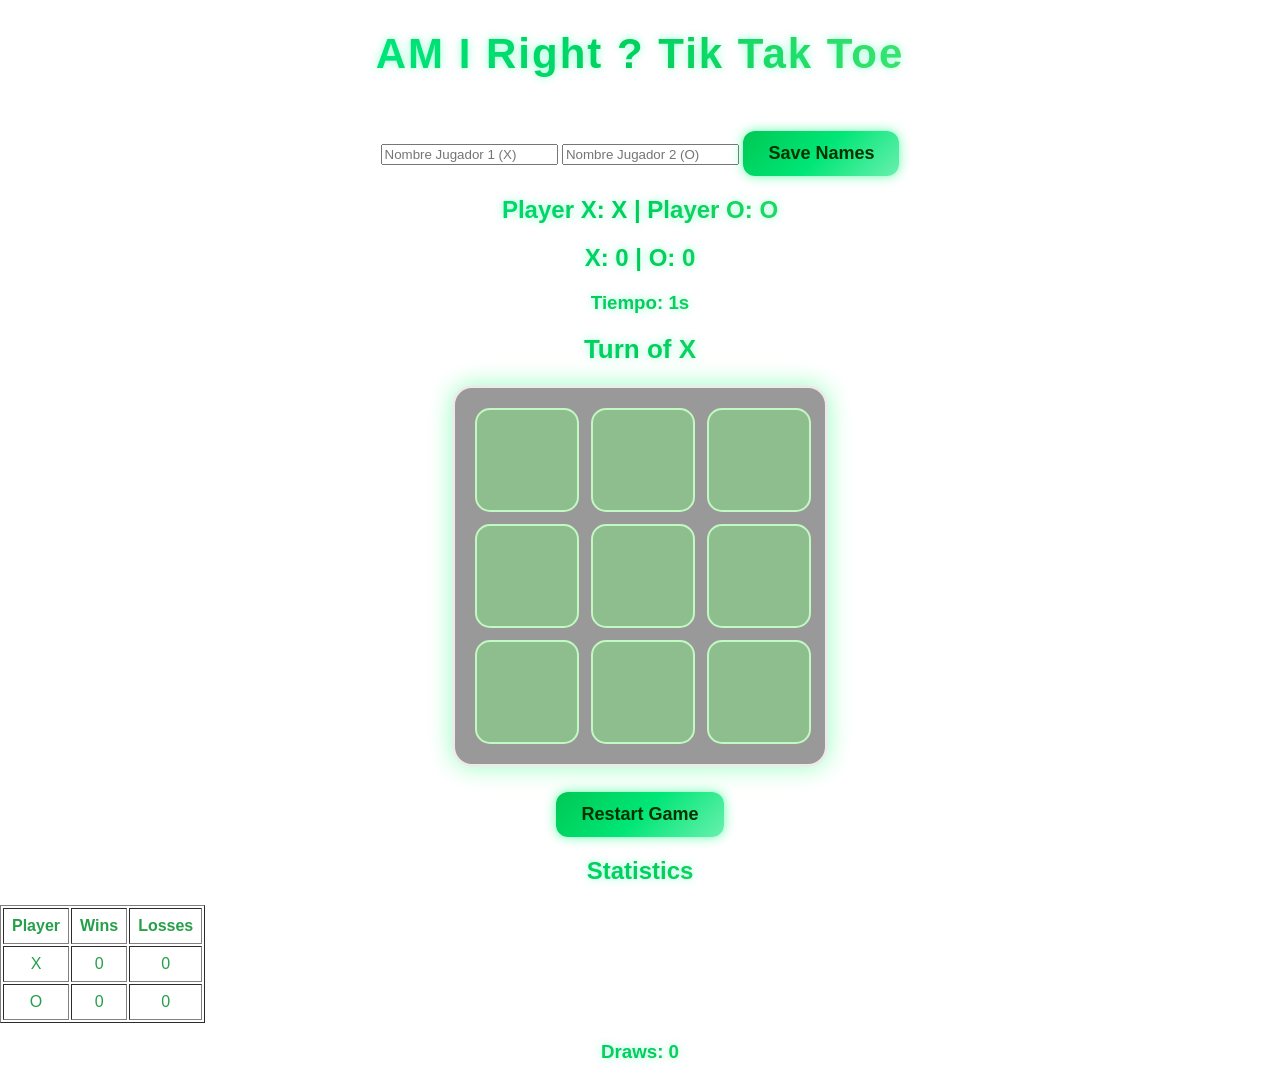
==== commit c1cd0135: "Update index.html" ====
--- a/index.html
+++ b/index.html
@@ -8,7 +8,7 @@
 </head>
 
 <body class="cursor-x">
-  <h1>AM I Right Tik Tak Toe</h1>
+  <h1>AM I Right ?  Tik Tak Toe</h1>
 
   <!-- NOMBRES -->
   <div id="nameBox">
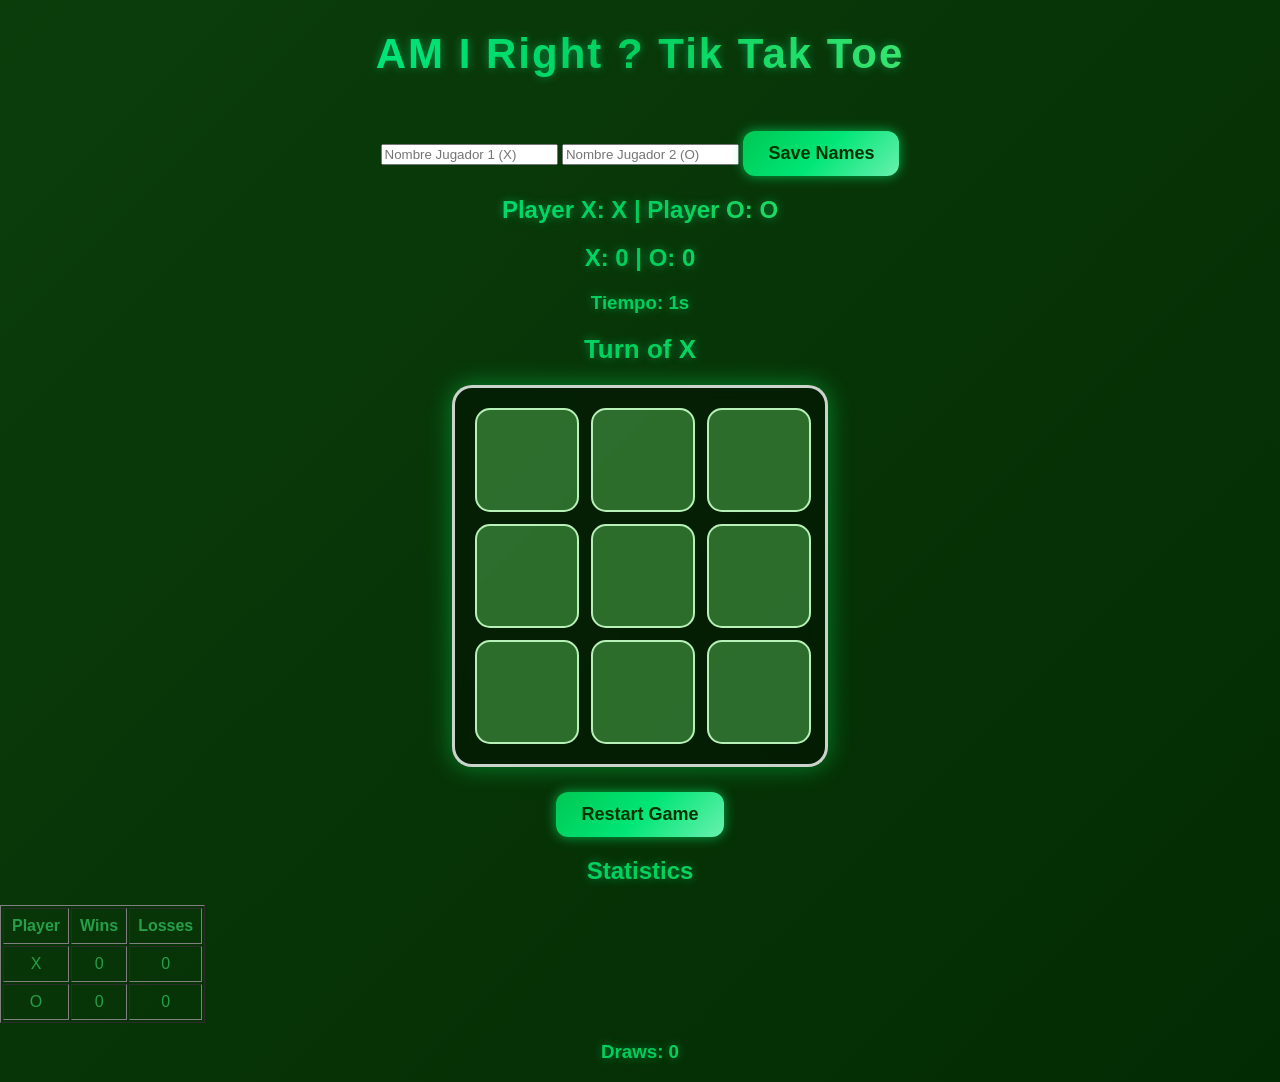
==== commit ba9c1d76: "updated" ====
--- a/index.html
+++ b/index.html
@@ -214,5 +214,63 @@
 
     createBoard();
   </script>
+
+<!-- 50 tréboles animados -->
+<div class="shamrock">☘️</div>
+<div class="shamrock">☘️</div>
+<div class="shamrock">☘️</div>
+<div class="shamrock">☘️</div>
+<div class="shamrock">☘️</div>
+<div class="shamrock">☘️</div>
+<div class="shamrock">☘️</div>
+<div class="shamrock">☘️</div>
+<div class="shamrock">☘️</div>
+<div class="shamrock">☘️</div>
+
+<div class="shamrock">☘️</div>
+<div class="shamrock">☘️</div>
+<div class="shamrock">☘️</div>
+<div class="shamrock">☘️</div>
+<div class="shamrock">☘️</div>
+<div class="shamrock">☘️</div>
+<div class="shamrock">☘️</div>
+<div class="shamrock">☘️</div>
+<div class="shamrock">☘️</div>
+<div class="shamrock">☘️</div>
+
+<div class="shamrock">☘️</div>
+<div class="shamrock">☘️</div>
+<div class="shamrock">☘️</div>
+<div class="shamrock">☘️</div>
+<div class="shamrock">☘️</div>
+<div class="shamrock">☘️</div>
+<div class="shamrock">☘️</div>
+<div class="shamrock">☘️</div>
+<div class="shamrock">☘️</div>
+<div class="shamrock">☘️</div>
+
+<div class="shamrock">☘️</div>
+<div class="shamrock">☘️</div>
+<div class="shamrock">☘️</div>
+<div class="shamrock">☘️</div>
+<div class="shamrock">☘️</div>
+<div class="shamrock">☘️</div>
+<div class="shamrock">☘️</div>
+<div class="shamrock">☘️</div>
+<div class="shamrock">☘️</div>
+<div class="shamrock">☘️</div>
+
+<div class="shamrock">☘️</div>
+<div class="shamrock">☘️</div>
+<div class="shamrock">☘️</div>
+<div class="shamrock">☘️</div>
+<div class="shamrock">☘️</div>
+<div class="shamrock">☘️</div>
+<div class="shamrock">☘️</div>
+<div class="shamrock">☘️</div>
+<div class="shamrock">☘️</div>
+<div class="shamrock">☘️</div>
+
+
 </body>
 </html>
--- a/style.css
+++ b/style.css
@@ -1,5 +1,5 @@
 /* ============================
-   FONDO ESTILO IRLANDÉS
+   FONDO ESTILO IRLANDÉS + TRÉBOLES ANIMADOS
    ============================ */
 body {
   font-family: 'Poppins', sans-serif;
@@ -8,21 +8,110 @@
   text-align: center;
   color: #269f4a;
 
-  background: linear-gradient(135deg, #0b3d0b, #032b03);
-
+  /* Color base para evitar fondo blanco */
+  background-color: #0b3d0b;
+
+  /* Gradiente irlandés */
   background-image:
+    linear-gradient(135deg, #0b3d0b, #032b03),
     url('https://i.imgur.com/0uQw7pC.png'),
     url('https://i.imgur.com/0uQw7pC.png'),
     url('https://i.imgur.com/0uQw7pC.png');
-  background-size: 120px, 90px, 60px;
-  background-repeat: repeat;
+
+  background-size: cover, 120px, 90px, 60px;
+  background-repeat: no-repeat, repeat, repeat, repeat;
+
   animation: shamrockMove 25s linear infinite;
-}
-
+
+  overflow: hidden;
+}
+
+/* Movimiento del fondo */
 @keyframes shamrockMove {
-  from { background-position: 0 0, 0 0, 0 0; }
-  to   { background-position: 300px 600px, -200px 400px, 150px 300px; }
-}
+  from { background-position: 0 0, 0 0, 0 0, 0 0; }
+  to   { background-position: 300px 600px, -200px 400px, 150px 300px, 80px 200px; }
+}
+
+/* ============================
+   TRÉBOLES ANIMADOS EXTRA (50)
+   ============================ */
+.shamrock {
+  position: fixed;
+  top: -60px;
+  font-size: 28px;
+  color: #00ff6a;
+  opacity: 0.85;
+  animation: fall linear infinite;
+  pointer-events: none;
+  text-shadow: 0 0 10px #00ff6a;
+}
+
+@keyframes fall {
+  0% {
+    transform: translateY(-60px) rotate(0deg);
+    opacity: 1;
+  }
+  100% {
+    transform: translateY(110vh) rotate(360deg);
+    opacity: 0.2;
+  }
+}
+
+/* 50 tréboles con posiciones y velocidades distintas */
+.shamrock:nth-child(1) { left: 2%; animation-duration: 11s; }
+.shamrock:nth-child(2) { left: 5%; animation-duration: 9s; }
+.shamrock:nth-child(3) { left: 8%; animation-duration: 13s; }
+.shamrock:nth-child(4) { left: 11%; animation-duration: 10s; }
+.shamrock:nth-child(5) { left: 14%; animation-duration: 12s; }
+.shamrock:nth-child(6) { left: 17%; animation-duration: 8s; }
+.shamrock:nth-child(7) { left: 20%; animation-duration: 14s; }
+.shamrock:nth-child(8) { left: 23%; animation-duration: 9s; }
+.shamrock:nth-child(9) { left: 26%; animation-duration: 15s; }
+.shamrock:nth-child(10) { left: 29%; animation-duration: 11s; }
+
+.shamrock:nth-child(11) { left: 32%; animation-duration: 10s; }
+.shamrock:nth-child(12) { left: 35%; animation-duration: 13s; }
+.shamrock:nth-child(13) { left: 38%; animation-duration: 9s; }
+.shamrock:nth-child(14) { left: 41%; animation-duration: 12s; }
+.shamrock:nth-child(15) { left: 44%; animation-duration: 14s; }
+.shamrock:nth-child(16) { left: 47%; animation-duration: 8s; }
+.shamrock:nth-child(17) { left: 50%; animation-duration: 11s; }
+.shamrock:nth-child(18) { left: 53%; animation-duration: 10s; }
+.shamrock:nth-child(19) { left: 56%; animation-duration: 13s; }
+.shamrock:nth-child(20) { left: 59%; animation-duration: 9s; }
+
+.shamrock:nth-child(21) { left: 62%; animation-duration: 12s; }
+.shamrock:nth-child(22) { left: 65%; animation-duration: 14s; }
+.shamrock:nth-child(23) { left: 68%; animation-duration: 8s; }
+.shamrock:nth-child(24) { left: 71%; animation-duration: 11s; }
+.shamrock:nth-child(25) { left: 74%; animation-duration: 10s; }
+.shamrock:nth-child(26) { left: 77%; animation-duration: 13s; }
+.shamrock:nth-child(27) { left: 80%; animation-duration: 9s; }
+.shamrock:nth-child(28) { left: 83%; animation-duration: 15s; }
+.shamrock:nth-child(29) { left: 86%; animation-duration: 12s; }
+.shamrock:nth-child(30) { left: 89%; animation-duration: 10s; }
+
+.shamrock:nth-child(31) { left: 3%; animation-duration: 14s; }
+.shamrock:nth-child(32) { left: 7%; animation-duration: 11s; }
+.shamrock:nth-child(33) { left: 12%; animation-duration: 9s; }
+.shamrock:nth-child(34) { left: 18%; animation-duration: 13s; }
+.shamrock:nth-child(35) { left: 22%; animation-duration: 10s; }
+.shamrock:nth-child(36) { left: 28%; animation-duration: 12s; }
+.shamrock:nth-child(37) { left: 34%; animation-duration: 8s; }
+.shamrock:nth-child(38) { left: 39%; animation-duration: 14s; }
+.shamrock:nth-child(39) { left: 45%; animation-duration: 11s; }
+.shamrock:nth-child(40) { left: 51%; animation-duration: 9s; }
+
+.shamrock:nth-child(41) { left: 57%; animation-duration: 13s; }
+.shamrock:nth-child(42) { left: 63%; animation-duration: 10s; }
+.shamrock:nth-child(43) { left: 69%; animation-duration: 12s; }
+.shamrock:nth-child(44) { left: 75%; animation-duration: 8s; }
+.shamrock:nth-child(45) { left: 81%; animation-duration: 14s; }
+.shamrock:nth-child(46) { left: 87%; animation-duration: 11s; }
+.shamrock:nth-child(47) { left: 92%; animation-duration: 9s; }
+.shamrock:nth-child(48) { left: 96%; animation-duration: 13s; }
+.shamrock:nth-child(49) { left: 50%; animation-duration: 15s; }
+.shamrock:nth-child(50) { left: 5%; animation-duration: 12s; }
 
 /* ============================
    TEXTO CON GRADIENTE
@@ -120,8 +209,6 @@
 /* ============================
    CURSORES PERSONALIZADOS
    ============================ */
-
-/* Cursor para X */
 .cursor-x {
   cursor: url("data:image/svg+xml;utf8,\
   <svg xmlns='http://www.w3.org/2000/svg' width='32' height='32'>\
@@ -129,7 +216,6 @@
   </svg>") 0 24, auto;
 }
 
-/* Cursor para O */
 .cursor-o {
   cursor: url("data:image/svg+xml;utf8,\
   <svg xmlns='http://www.w3.org/2000/svg' width='32' height='32'>\
